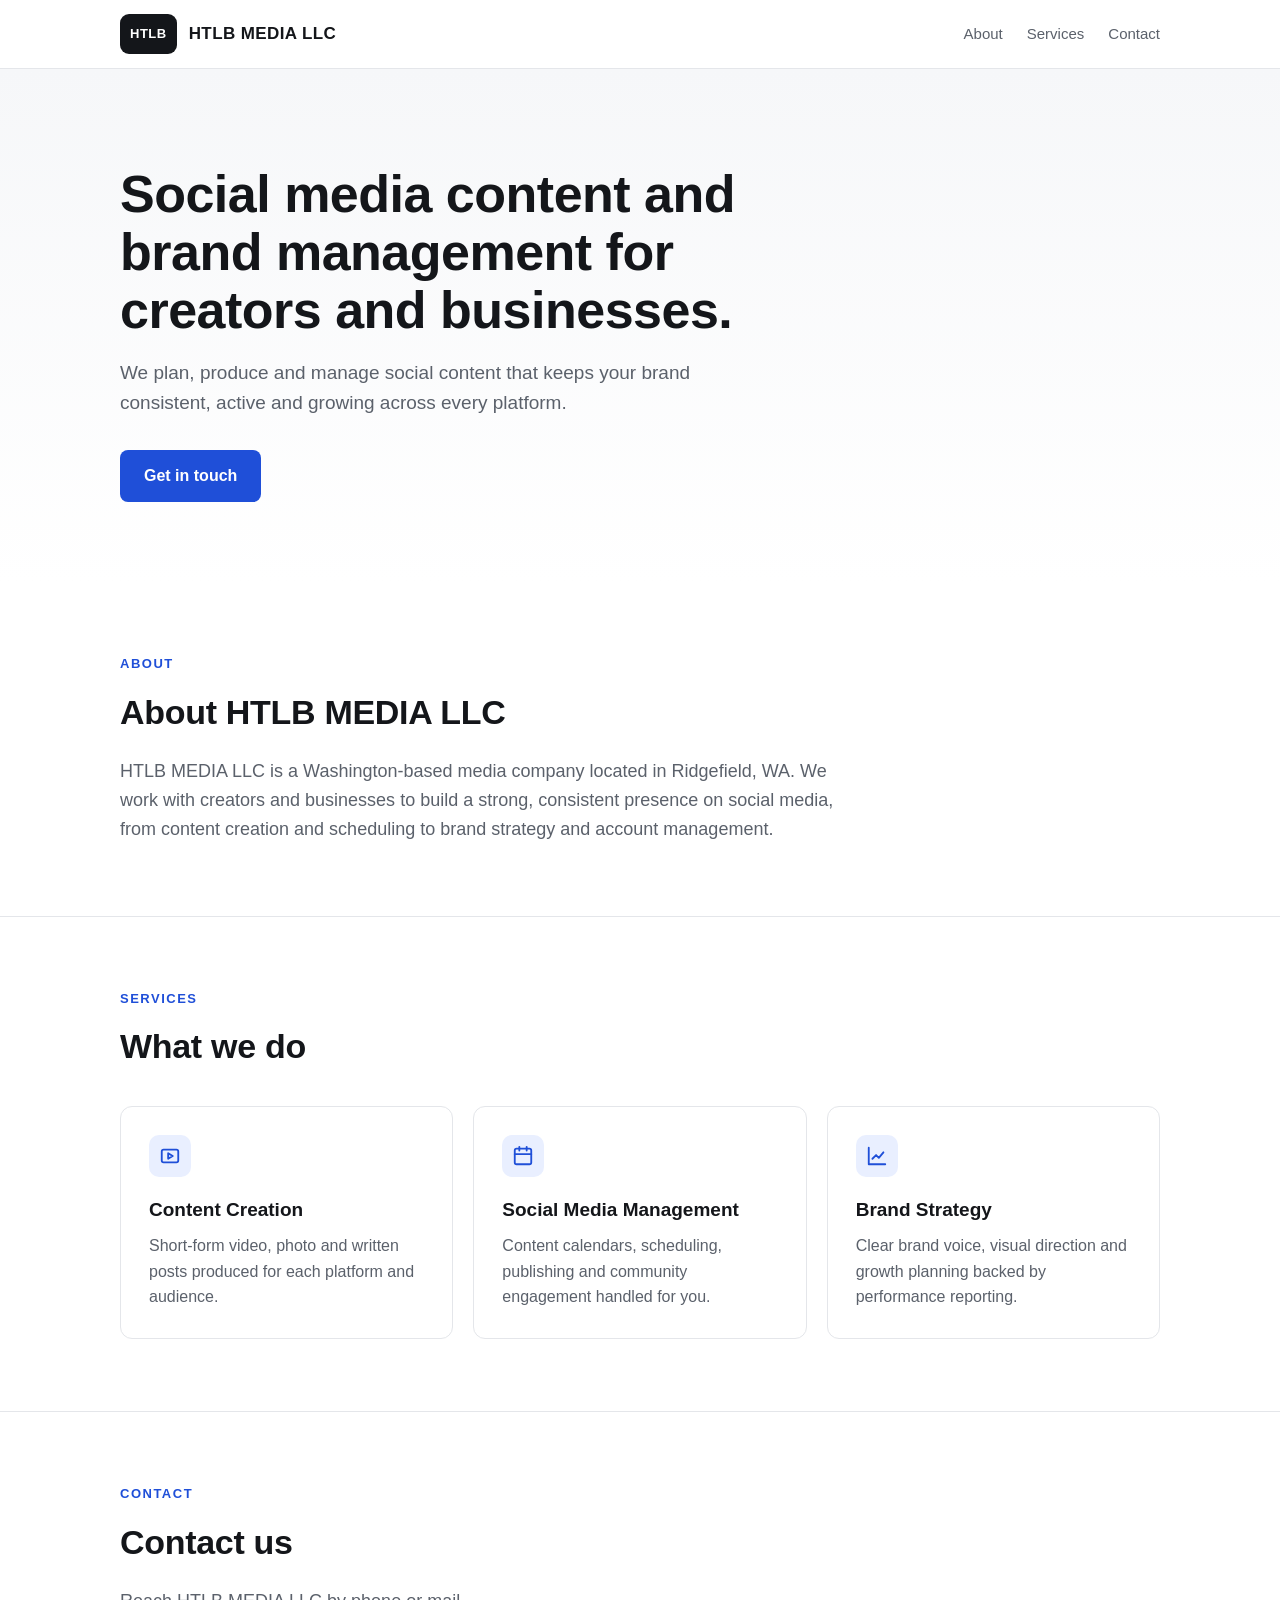
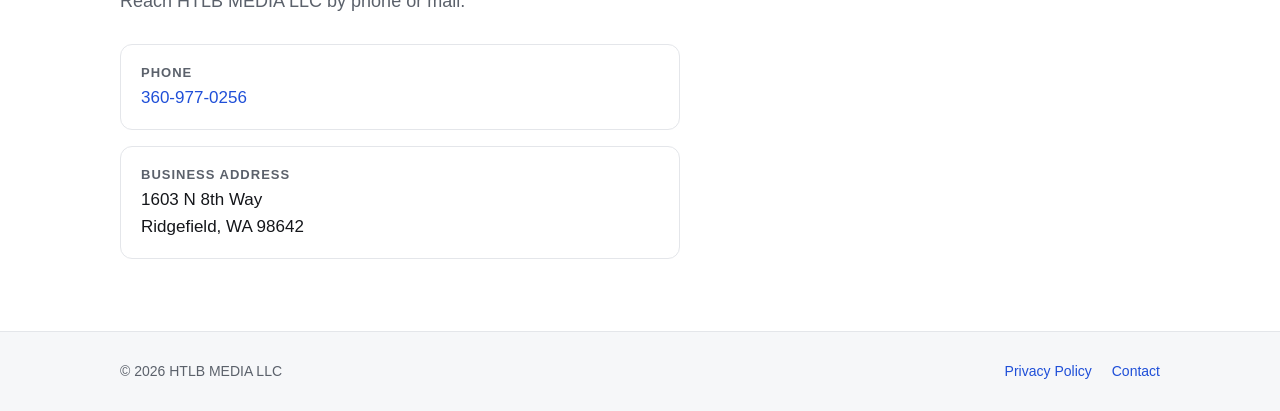
==== index.html @ 5a9d3336 "HTLB MEDIA LLC website Co-Authored-By: Claude Opus 5.5 <noreply@anthropic.com>" ====
<!DOCTYPE html>
<html lang="en">
<head>
  <meta charset="utf-8">
  <meta name="viewport" content="width=device-width, initial-scale=1">
  <title>HTLB MEDIA LLC | Social Media Content &amp; Brand Management</title>
  <meta name="description" content="HTLB MEDIA LLC provides social media content and brand management for creators and businesses. Based in Ridgefield, Washington.">
  <link rel="canonical" href="https://www.htlbmedia.com/">
  <link rel="icon" href="favicon.svg" type="image/svg+xml">
  <link rel="stylesheet" href="styles.css">
  <script type="application/ld+json">
  {
    "@context": "https://schema.org",
    "@type": "Organization",
    "name": "HTLB MEDIA LLC",
    "url": "https://www.htlbmedia.com",
    "telephone": "+1-360-977-0256",
    "address": {
      "@type": "PostalAddress",
      "streetAddress": "1603 N 8th Way",
      "addressLocality": "Ridgefield",
      "addressRegion": "WA",
      "postalCode": "98642",
      "addressCountry": "US"
    }
  }
  </script>
</head>
<body>
  <header class="site-header">
    <div class="wrap">
      <a class="brand" href="/" aria-label="HTLB MEDIA LLC home">
        <span class="logo" aria-hidden="true">HTLB</span>
        <span class="brand-name">HTLB MEDIA LLC</span>
      </a>
      <nav class="nav" aria-label="Main">
        <a href="#about">About</a>
        <a href="#services">Services</a>
        <a href="#contact">Contact</a>
      </nav>
    </div>
  </header>

  <main>
    <div class="hero">
      <div class="wrap">
        <h1>Social media content and brand management for creators and businesses.</h1>
        <p>We plan, produce and manage social content that keeps your brand consistent, active and growing across every platform.</p>
        <a class="btn" href="#contact">Get in touch</a>
      </div>
    </div>

    <section id="about">
      <div class="wrap">
        <p class="eyebrow">About</p>
        <h2>About HTLB MEDIA LLC</h2>
        <p class="lead">HTLB MEDIA LLC is a Washington-based media company located in Ridgefield, WA. We work with creators and businesses to build a strong, consistent presence on social media, from content creation and scheduling to brand strategy and account management.</p>
      </div>
    </section>

    <section id="services">
      <div class="wrap">
        <p class="eyebrow">Services</p>
        <h2>What we do</h2>
        <div class="grid">
          <article class="card">
            <div class="icon" aria-hidden="true">
              <svg width="22" height="22" viewBox="0 0 24 24" fill="none" stroke="currentColor" stroke-width="2" stroke-linecap="round" stroke-linejoin="round"><rect x="3" y="5" width="18" height="14" rx="2"/><path d="m10 9 5 3-5 3z"/></svg>
            </div>
            <h3>Content Creation</h3>
            <p>Short-form video, photo and written posts produced for each platform and audience.</p>
          </article>
          <article class="card">
            <div class="icon" aria-hidden="true">
              <svg width="22" height="22" viewBox="0 0 24 24" fill="none" stroke="currentColor" stroke-width="2" stroke-linecap="round" stroke-linejoin="round"><rect x="3" y="4" width="18" height="17" rx="2"/><path d="M16 2v4M8 2v4M3 10h18"/></svg>
            </div>
            <h3>Social Media Management</h3>
            <p>Content calendars, scheduling, publishing and community engagement handled for you.</p>
          </article>
          <article class="card">
            <div class="icon" aria-hidden="true">
              <svg width="22" height="22" viewBox="0 0 24 24" fill="none" stroke="currentColor" stroke-width="2" stroke-linecap="round" stroke-linejoin="round"><path d="M3 3v18h18"/><path d="m7 15 4-4 3 3 5-6"/></svg>
            </div>
            <h3>Brand Strategy</h3>
            <p>Clear brand voice, visual direction and growth planning backed by performance reporting.</p>
          </article>
        </div>
      </div>
    </section>

    <section id="contact">
      <div class="wrap">
        <p class="eyebrow">Contact</p>
        <h2>Contact us</h2>
        <p class="lead">Reach HTLB MEDIA LLC by phone or mail.</p>
        <ul class="contact-list">
          <li>
            <div>
              <div class="label">Phone</div>
              <div class="value"><a href="tel:+13609770256">360-977-0256</a></div>
            </div>
          </li>
          <li>
            <div>
              <div class="label">Business Address</div>
              <address class="value">1603 N 8th Way<br>Ridgefield, WA 98642</address>
            </div>
          </li>
        </ul>
      </div>
    </section>
  </main>

  <footer class="site-footer">
    <div class="wrap">
      <span>&copy; 2026 HTLB MEDIA LLC</span>
      <nav aria-label="Footer">
        <a href="privacy.html">Privacy Policy</a>
        <a href="#contact">Contact</a>
      </nav>
    </div>
  </footer>
</body>
</html>
---- styles.css ----
:root {
  --ink: #14161a;
  --muted: #5b616b;
  --line: #e4e6ea;
  --bg: #ffffff;
  --soft: #f6f7f9;
  --accent: #1f4fd8;
  --accent-ink: #ffffff;
  --max: 1080px;
}

* { box-sizing: border-box; }

html { scroll-behavior: smooth; }

body {
  margin: 0;
  font-family: -apple-system, BlinkMacSystemFont, "Segoe UI", Inter, Roboto, Helvetica, Arial, sans-serif;
  color: var(--ink);
  background: var(--bg);
  line-height: 1.6;
  -webkit-font-smoothing: antialiased;
}

a { color: var(--accent); text-decoration: none; }
a:hover { text-decoration: underline; }

.wrap { max-width: var(--max); margin: 0 auto; padding: 0 20px; }

/* Header */
.site-header {
  position: sticky; top: 0; z-index: 10;
  background: rgba(255,255,255,.92);
  backdrop-filter: blur(8px);
  border-bottom: 1px solid var(--line);
}
.site-header .wrap {
  display: flex; align-items: center; justify-content: space-between;
  height: 68px;
}
.brand { display: flex; align-items: center; gap: 12px; color: var(--ink); }
.brand:hover { text-decoration: none; }
.logo {
  height: 40px; padding: 0 10px; border-radius: 9px;
  background: var(--ink); color: #fff;
  display: grid; place-items: center;
  font-weight: 800; font-size: 13px; letter-spacing: .5px;
}
.brand-name { font-weight: 700; letter-spacing: .4px; font-size: 17px; }
.nav { display: flex; gap: 24px; }
.nav a { color: var(--muted); font-size: 15px; font-weight: 500; }
.nav a:hover { color: var(--ink); text-decoration: none; }

/* Hero */
.hero { padding: 96px 0 80px; background: linear-gradient(180deg, var(--soft), var(--bg)); }
.hero h1 {
  font-size: clamp(32px, 5vw, 52px); line-height: 1.12;
  margin: 0 0 18px; letter-spacing: -.5px; max-width: 760px;
}
.hero p { font-size: 19px; color: var(--muted); max-width: 620px; margin: 0 0 32px; }
.btn {
  display: inline-block; background: var(--accent); color: var(--accent-ink);
  padding: 13px 24px; border-radius: 8px; font-weight: 600;
}
.btn:hover { text-decoration: none; filter: brightness(1.08); }

/* Sections */
section { padding: 72px 0; scroll-margin-top: 68px; }
section + section { border-top: 1px solid var(--line); }
.eyebrow {
  text-transform: uppercase; letter-spacing: 1.5px; font-size: 13px;
  font-weight: 700; color: var(--accent); margin: 0 0 10px;
}
h2 { font-size: clamp(26px, 3.5vw, 34px); margin: 0 0 18px; letter-spacing: -.3px; }
.lead { font-size: 18px; color: var(--muted); max-width: 720px; margin: 0; }

.grid { display: grid; grid-template-columns: repeat(3, 1fr); gap: 20px; margin-top: 32px; }
.card {
  border: 1px solid var(--line); border-radius: 12px; padding: 28px;
  background: var(--bg);
}
.card h3 { margin: 0 0 8px; font-size: 19px; }
.card p { margin: 0; color: var(--muted); }
.icon {
  width: 42px; height: 42px; border-radius: 10px; margin-bottom: 18px;
  background: #e9efff; color: var(--accent);
  display: grid; place-items: center;
}

.contact-list { list-style: none; padding: 0; margin: 28px 0 0; display: grid; gap: 16px; max-width: 560px; }
.contact-list li {
  display: flex; gap: 16px; align-items: flex-start;
  padding: 18px 20px; border: 1px solid var(--line); border-radius: 12px;
}
.contact-list .label { font-size: 13px; color: var(--muted); text-transform: uppercase; letter-spacing: 1px; font-weight: 600; }
.contact-list .value { font-size: 17px; font-weight: 500; color: var(--ink); font-style: normal; }

/* Footer */
.site-footer { border-top: 1px solid var(--line); padding: 28px 0; background: var(--soft); }
.site-footer .wrap { display: flex; justify-content: space-between; gap: 16px; flex-wrap: wrap; font-size: 14px; color: var(--muted); }
.site-footer nav { display: flex; gap: 20px; }

/* Privacy page */
.legal { padding: 64px 0 80px; }
.legal .wrap { max-width: 780px; }
.legal h1 { font-size: clamp(30px, 4vw, 40px); margin: 0 0 6px; }
.legal .updated { color: var(--muted); margin: 0 0 36px; }
.legal h2 { font-size: 21px; margin: 36px 0 10px; }
.legal p, .legal li { color: #333a44; }

@media (max-width: 820px) {
  .grid { grid-template-columns: 1fr; }
  .nav { gap: 16px; }
}
@media (max-width: 560px) {
  .nav { display: none; }
  .hero { padding: 64px 0 56px; }
  section { padding: 56px 0; }
  .brand-name { font-size: 16px; }
}
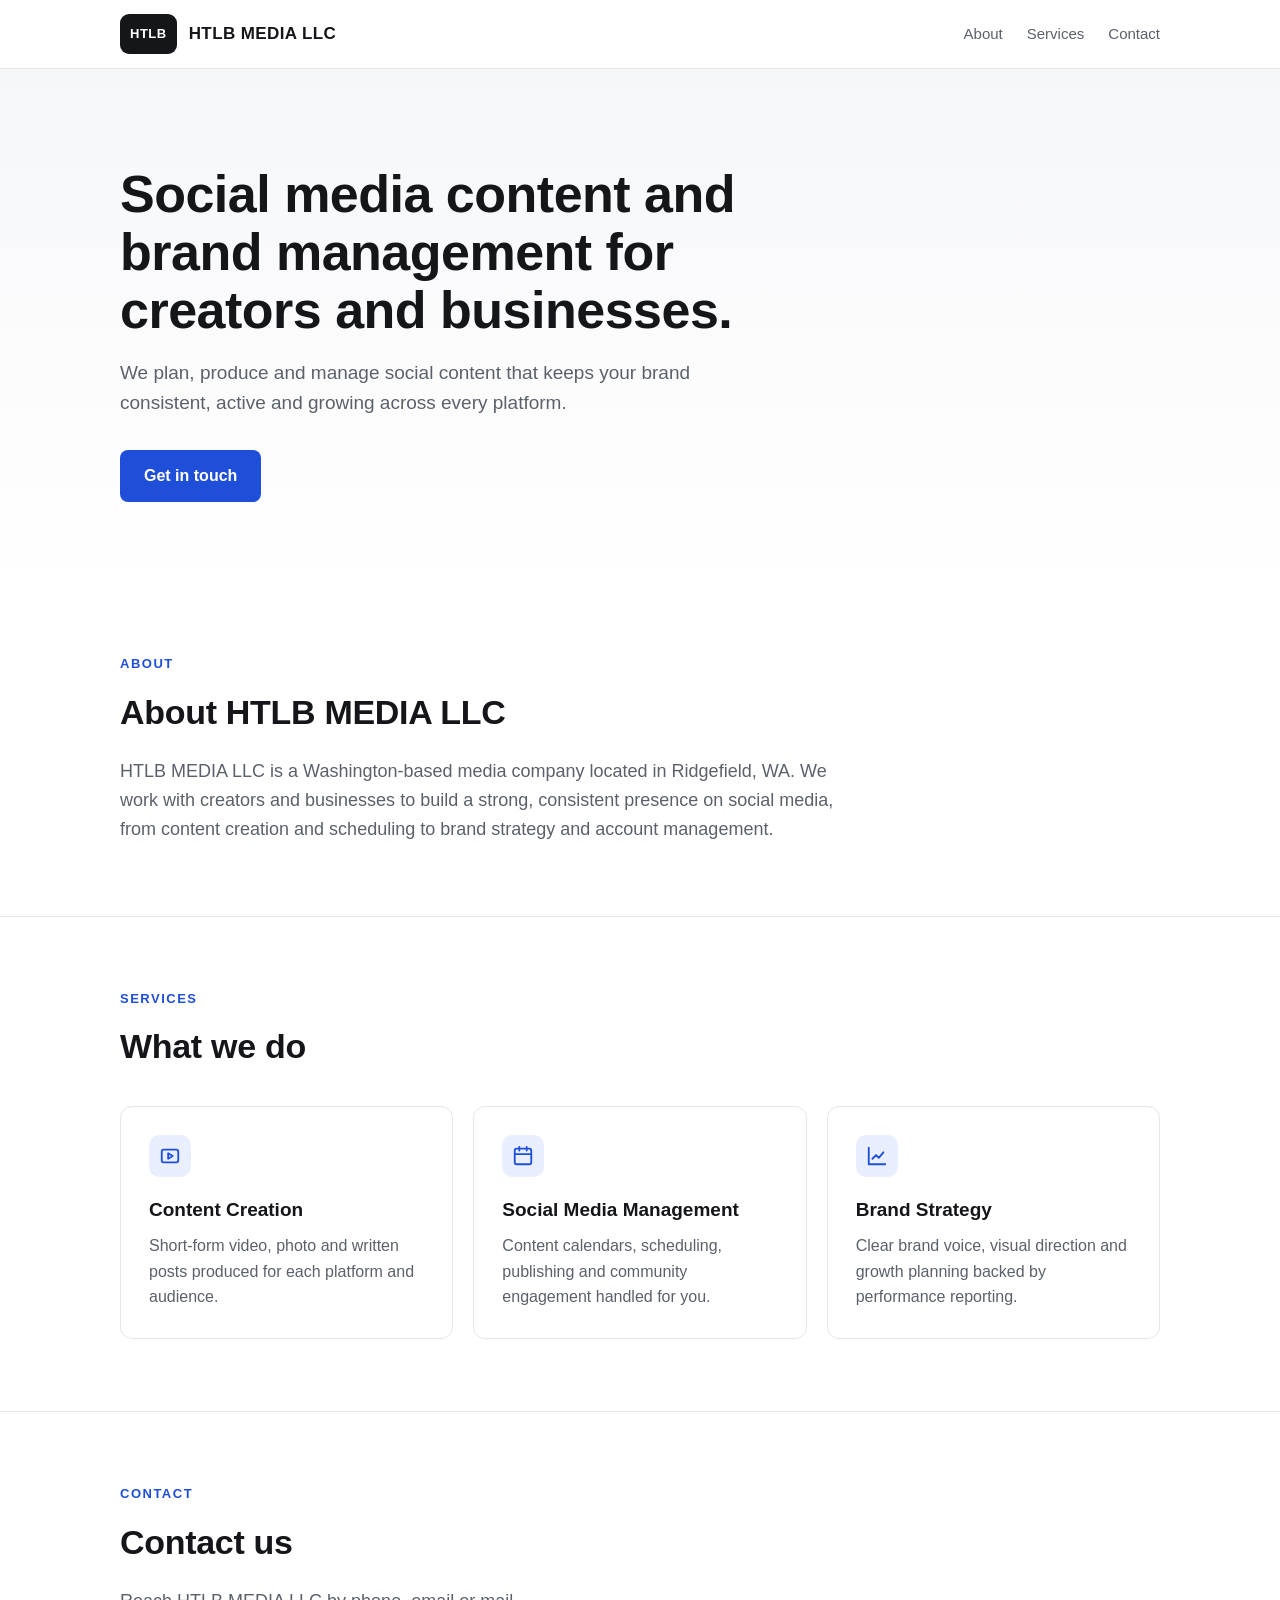
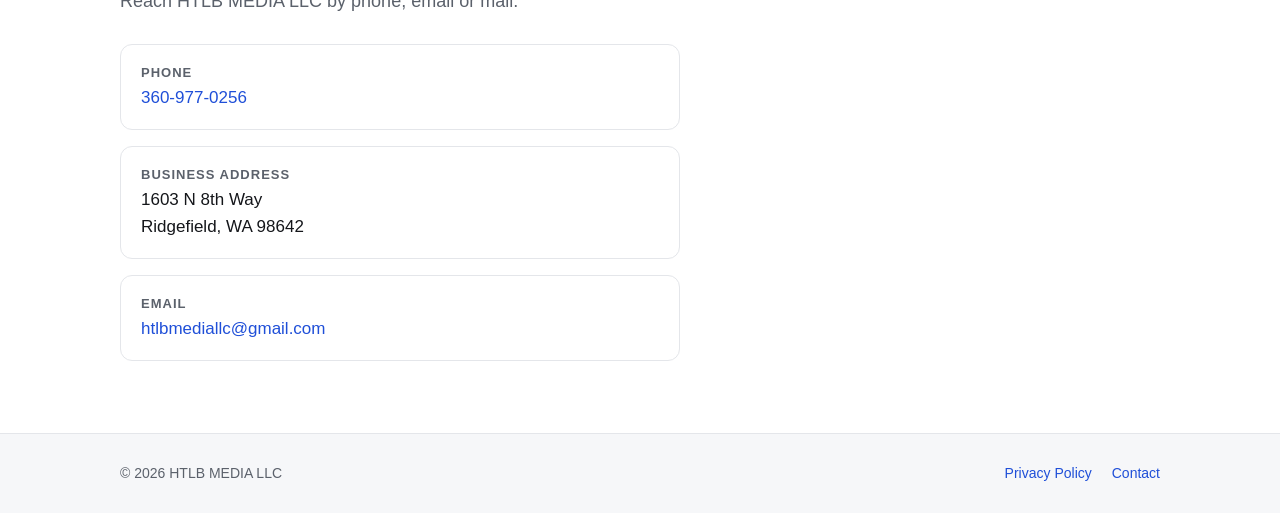
==== commit 21efe72f: "Add business email Co-Authored-By: Claude Opus 5.5 <noreply@anthropic.com>" ====
--- a/index.html
+++ b/index.html
@@ -15,6 +15,7 @@
     "name": "HTLB MEDIA LLC",
     "url": "https://www.htlbmedia.com",
     "telephone": "+1-360-977-0256",
+    "email": "htlbmediallc@gmail.com",
     "address": {
       "@type": "PostalAddress",
       "streetAddress": "1603 N 8th Way",
@@ -92,7 +93,7 @@
       <div class="wrap">
         <p class="eyebrow">Contact</p>
         <h2>Contact us</h2>
-        <p class="lead">Reach HTLB MEDIA LLC by phone or mail.</p>
+        <p class="lead">Reach HTLB MEDIA LLC by phone, email or mail.</p>
         <ul class="contact-list">
           <li>
             <div>
@@ -104,6 +105,12 @@
             <div>
               <div class="label">Business Address</div>
               <address class="value">1603 N 8th Way<br>Ridgefield, WA 98642</address>
+            </div>
+          </li>
+          <li>
+            <div>
+              <div class="label">Email</div>
+              <div class="value"><a href="mailto:htlbmediallc@gmail.com">htlbmediallc@gmail.com</a></div>
             </div>
           </li>
         </ul>
